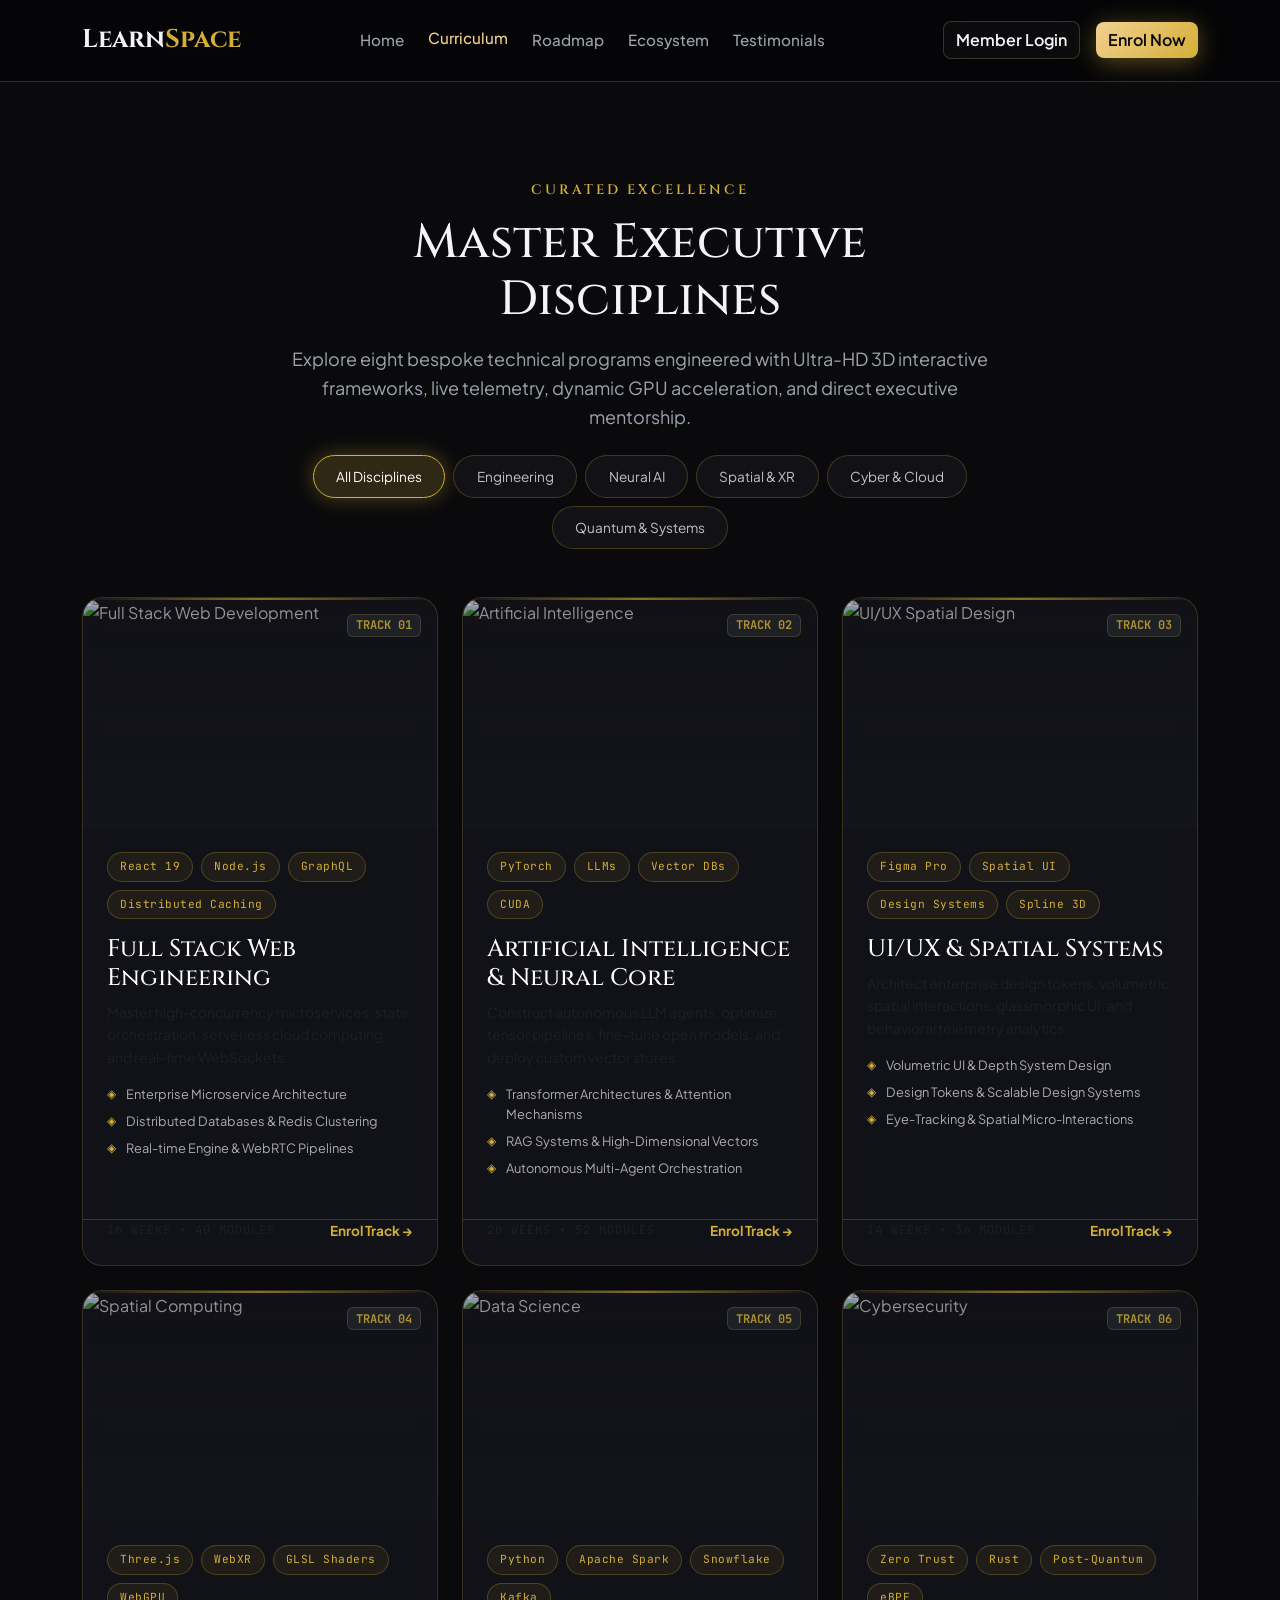
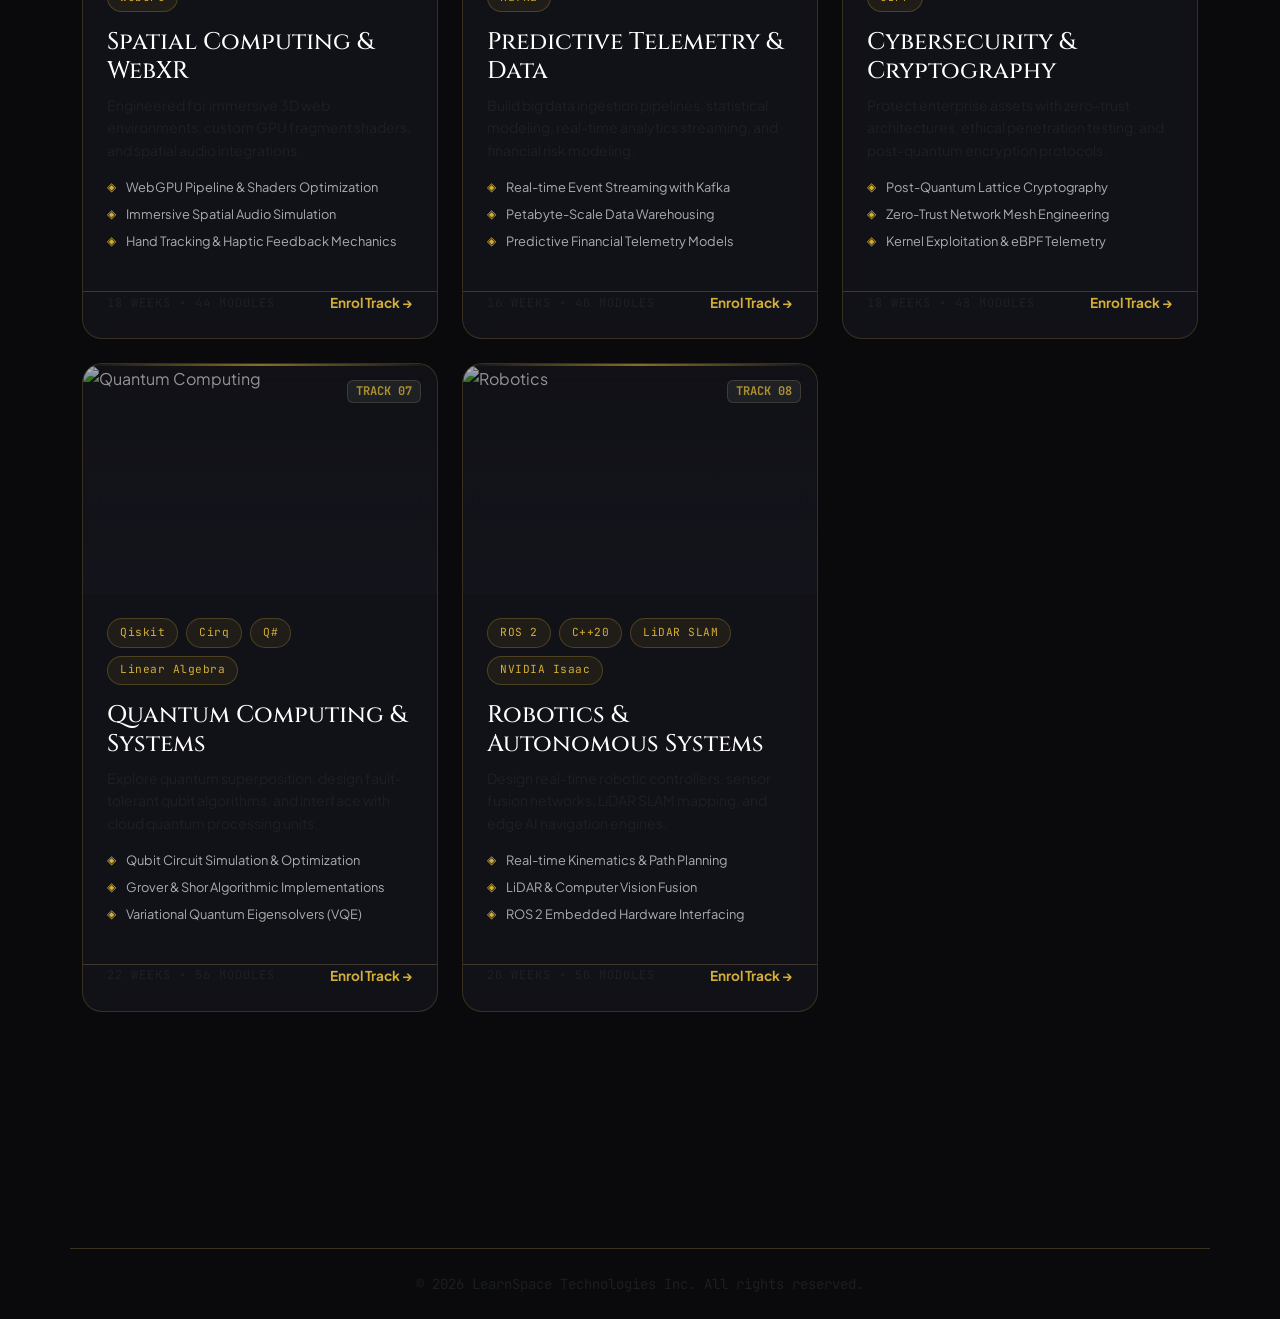
==== curriculum.html @ 7c341de4 "Add luxury design system styles and testimonials page - Introduced a new CSS file (style.css) contai" ====
<!DOCTYPE html>
<html lang="en">
<head>
  <meta charset="UTF-8">
  <meta name="viewport" content="width=device-width, initial-scale=1.0">
  <title>Curriculum — LearnSpace 3D Learning Hub</title>
  <link rel="preconnect" href="https://fonts.googleapis.com">
  <link rel="preconnect" href="https://fonts.gstatic.com" crossorigin>
  <link href="https://fonts.googleapis.com/css2?family=Cinzel:wght@500;600;700;800&family=Plus+Jakarta+Sans:wght@300;400;500;600;700&family=JetBrains+Mono:wght@400;500&display=swap" rel="stylesheet">
  <link href="https://cdn.jsdelivr.net/npm/bootstrap@5.3.0/dist/css/bootstrap.min.css" rel="stylesheet">
  <link rel="stylesheet" href="style.css">

  <style>
    :root {
      --gold-primary: #d4af37;
      --gold-glow: rgba(212, 175, 55, 0.4);
      --bg-dark: #0a0a0c;
      --surface-card: rgba(20, 20, 28, 0.75);
    }

    body {
      background-color: var(--bg-dark);
      color: #e0e0e0;
      font-family: 'Plus Jakarta Sans', sans-serif;
      overflow-x: hidden;
    }

    /* Modal Controller Styles */
    #enroll-modal-toggle {
      display: none;
    }

    .modal-overlay {
      position: fixed;
      top: 0;
      left: 0;
      width: 100vw;
      height: 100vh;
      background-color: rgba(10, 10, 12, 0.88);
      backdrop-filter: blur(16px);
      -webkit-backdrop-filter: blur(16px);
      z-index: 9999;
      opacity: 0;
      visibility: hidden;
      transition: all 0.35s cubic-bezier(0.165, 0.84, 0.44, 1);
      display: flex;
      align-items: center;
      justify-content: center;
      padding: 1.5rem;
    }

    #enroll-modal-toggle:checked ~ .modal-overlay {
      opacity: 1;
      visibility: visible;
    }

    .enroll-modal-box {
      max-width: 540px;
      width: 100%;
      position: relative;
      background: rgba(18, 18, 24, 0.95);
      border: 1px solid rgba(212, 175, 55, 0.4);
      border-radius: 20px;
      padding: 2.5rem;
      box-shadow: 0 0 60px rgba(212, 175, 55, 0.25);
      transform: translateY(30px) scale(0.92);
      transition: all 0.35s cubic-bezier(0.165, 0.84, 0.44, 1);
    }

    #enroll-modal-toggle:checked ~ .modal-overlay .enroll-modal-box {
      transform: translateY(0) scale(1);
    }

    .css-modal-close-btn {
      color: rgba(255, 255, 255, 0.6);
      text-decoration: none;
      font-size: 0.875rem;
      cursor: pointer;
      display: inline-block;
      margin-bottom: 1.5rem;
      transition: color 0.2s ease;
    }

    .css-modal-close-btn:hover {
      color: var(--gold-primary);
    }

    .font-serif {
      font-family: 'Cinzel', serif;
    }

    .font-mono {
      font-family: 'JetBrains Mono', monospace;
    }

    .x-small {
      font-size: 0.75rem;
      letter-spacing: 1px;
    }

    /* 3D Animations & Dynamic Card Styling */
    .perspective-container {
      perspective: 1200px;
    }

    @keyframes floatCard {
      0%, 100% { transform: translateY(0) rotateX(0deg); }
      50% { transform: translateY(-8px) rotateX(1.2deg); }
    }

    @keyframes hologramScan {
      0% { transform: translateY(-100%); }
      100% { transform: translateY(1000%); }
    }

    .animated-3d-card {
      background: var(--surface-card);
      border: 1px solid rgba(212, 175, 55, 0.2);
      border-radius: 20px;
      overflow: hidden;
      backdrop-filter: blur(12px);
      transform-style: preserve-3d;
      transition: transform 0.25s ease-out, border-color 0.4s ease, box-shadow 0.4s ease;
      animation: floatCard 8s ease-in-out infinite;
      position: relative;
    }

    .animated-3d-card::before {
      content: '';
      position: absolute;
      top: 0;
      left: 0;
      right: 0;
      height: 2px;
      background: linear-gradient(90deg, transparent, var(--gold-primary), transparent);
      opacity: 0.6;
      z-index: 5;
    }

    .animated-3d-card:nth-child(2n) { animation-delay: 1.5s; }
    .animated-3d-card:nth-child(3n) { animation-delay: 3s; }

    .animated-3d-card:hover {
      border-color: rgba(212, 175, 55, 0.8);
      box-shadow: 0 20px 45px rgba(212, 175, 55, 0.25), 0 0 25px rgba(212, 175, 55, 0.15);
    }

    .card-img-overlay-wrap {
      position: relative;
      height: 230px;
      overflow: hidden;
    }

    .luxury-card-img {
      width: 100%;
      height: 100%;
      object-fit: cover;
      transition: transform 0.7s cubic-bezier(0.165, 0.84, 0.44, 1);
    }

    .animated-3d-card:hover .luxury-card-img {
      transform: scale(1.12);
    }

    /* Holographic Scanline Visual Effect */
    .hologram-line {
      position: absolute;
      top: 0;
      left: 0;
      width: 100%;
      height: 15px;
      background: linear-gradient(180deg, rgba(212, 175, 55, 0) 0%, rgba(212, 175, 55, 0.3) 50%, rgba(212, 175, 55, 0) 100%);
      pointer-events: none;
      z-index: 4;
      opacity: 0;
      transition: opacity 0.3s;
    }

    .animated-3d-card:hover .hologram-line {
      opacity: 1;
      animation: hologramScan 2.5s linear infinite;
    }

    .img-gradient-mask {
      position: absolute;
      inset: 0;
      background: linear-gradient(180deg, rgba(10, 10, 12, 0.1) 0%, rgba(20, 20, 28, 0.95) 100%);
    }

    .tech-pill {
      font-size: 0.7rem;
      padding: 0.3rem 0.75rem;
      border-radius: 20px;
      background: rgba(212, 175, 55, 0.08);
      border: 1px solid rgba(212, 175, 55, 0.25);
      color: var(--gold-primary);
      letter-spacing: 0.5px;
      font-family: 'JetBrains Mono', monospace;
    }

    .curriculum-filter-btn {
      background: rgba(20, 20, 28, 0.7);
      border: 1px solid rgba(212, 175, 55, 0.25);
      color: rgba(255, 255, 255, 0.75);
      padding: 0.6rem 1.4rem;
      border-radius: 30px;
      font-size: 0.85rem;
      transition: all 0.3s ease;
      cursor: pointer;
    }

    .curriculum-filter-btn:hover,
    .curriculum-filter-btn.active {
      background: rgba(212, 175, 55, 0.18);
      border-color: var(--gold-primary);
      color: #ffffff;
      box-shadow: 0 0 20px rgba(212, 175, 55, 0.35);
    }

    /* Expanded Details Drawer */
    .module-list {
      list-style: none;
      padding-left: 0;
      margin-bottom: 0;
    }

    .module-list li {
      font-size: 0.8rem;
      color: rgba(255, 255, 255, 0.65);
      position: relative;
      padding-left: 1.2rem;
      margin-bottom: 0.4rem;
    }

    .module-list li::before {
      content: "◈";
      position: absolute;
      left: 0;
      color: var(--gold-primary);
      font-size: 0.75rem;
    }

    .track-card-wrapper {
      transition: all 0.4s ease;
    }

    .track-card-wrapper.hidden-card {
      display: none !important;
    }
  </style>
</head>
<body>
  <!-- Hidden checkbox controller for Enrolment Modal -->
  <input type="checkbox" id="enroll-modal-toggle">

  <!-- Luxury Navigation Bar -->
  <nav class="luxury-navbar fixed-top">
    <div class="container d-flex align-items-center justify-content-between">
      <a href="index.html" class="brand-logo">Learn<span>Space</span></a>
      <div class="nav-links d-none d-lg-flex align-items-center gap-4">
        <a href="index.html" class="nav-link-custom">Home</a>
        <a href="curriculum.html" class="nav-link-custom active">Curriculum</a>
        <a href="roadmap.html" class="nav-link-custom">Roadmap</a>
        <a href="ecosystem.html" class="nav-link-custom">Ecosystem</a>
        <a href="testimonials.html" class="nav-link-custom">Testimonials</a>
      </div>
      <div class="d-none d-lg-flex align-items-center gap-3">
        <a href="login.html" class="btn btn-luxury-outline">Member Login</a>
        <label for="enroll-modal-toggle" class="btn btn-luxury-glow mb-0">Enrol Now</label>
      </div>
    </div>
  </nav>

  <!-- Main Curriculum Section -->
  <main class="section-padding pt-200">
    <div class="container perspective-container">
      <div class="text-center mx-auto mb-5 max-w-700">
        <span class="section-subtitle">Curated Excellence</span>
        <h2 class="section-title">Master Executive Disciplines</h2>
        <p class="section-desc">Explore eight bespoke technical programs engineered with Ultra-HD 3D interactive frameworks, live telemetry, dynamic GPU acceleration, and direct executive mentorship.</p>
        
        <!-- Discipline Filter Pills -->
        <div class="d-flex flex-wrap justify-content-center gap-2 mt-4" id="filter-container">
          <button class="curriculum-filter-btn active" data-filter="all">All Disciplines</button>
          <button class="curriculum-filter-btn" data-filter="engineering">Engineering</button>
          <button class="curriculum-filter-btn" data-filter="ai">Neural AI</button>
          <button class="curriculum-filter-btn" data-filter="spatial">Spatial & XR</button>
          <button class="curriculum-filter-btn" data-filter="cyber">Cyber & Cloud</button>
          <button class="curriculum-filter-btn" data-filter="quantum">Quantum & Systems</button>
        </div>
      </div>

      <!-- Curriculum Grid -->
      <div class="row g-4" id="curriculum-grid">
        
        <!-- Track 1: Full Stack -->
        <div class="col-md-6 col-lg-4 track-card-wrapper" data-category="engineering">
          <div class="animated-3d-card h-100 d-flex flex-column justify-content-between">
            <div class="hologram-line"></div>
            <div>
              <div class="card-img-overlay-wrap">
                <img src="https://images.unsplash.com/photo-1555066931-4365d14bab8c?q=80&w=2560&auto=format&fit=crop" alt="Full Stack Web Development" class="luxury-card-img">
                <div class="img-gradient-mask"></div>
                <span class="position-absolute top-0 end-0 m-3 badge bg-dark border border-gold-subtle text-gold font-mono">TRACK 01</span>
              </div>
              <div class="p-4">
                <div class="d-flex gap-2 mb-3 flex-wrap">
                  <span class="tech-pill">React 19</span>
                  <span class="tech-pill">Node.js</span>
                  <span class="tech-pill">GraphQL</span>
                  <span class="tech-pill">Distributed Caching</span>
                </div>
                <h3 class="h4 text-white font-serif mb-2">Full Stack Web Engineering</h3>
                <p class="text-muted small mb-3">Master high-concurrency microservices, state orchestration, serverless cloud computing, and real-time WebSockets.</p>
                
                <!-- Detailed Curriculum Preview -->
                <ul class="module-list mb-3">
                  <li>Enterprise Microservice Architecture</li>
                  <li>Distributed Databases & Redis Clustering</li>
                  <li>Real-time Engine & WebRTC Pipelines</li>
                </ul>
              </div>
            </div>
            <div class="p-4 pt-0 d-flex justify-content-between align-items-center border-top border-gold-subtle mt-auto">
              <span class="x-small text-muted font-mono">16 WEEKS • 40 MODULES</span>
              <label for="enroll-modal-toggle" class="card-link-arrow border-0 bg-transparent text-gold cursor-pointer p-0 fw-bold">Enrol Track →</label>
            </div>
          </div>
        </div>

        <!-- Track 2: Neural AI -->
        <div class="col-md-6 col-lg-4 track-card-wrapper" data-category="ai">
          <div class="animated-3d-card h-100 d-flex flex-column justify-content-between">
            <div class="hologram-line"></div>
            <div>
              <div class="card-img-overlay-wrap">
                <img src="https://images.unsplash.com/photo-1618005182384-a83a8bd57fbe?q=80&w=2560&auto=format&fit=crop" alt="Artificial Intelligence" class="luxury-card-img">
                <div class="img-gradient-mask"></div>
                <span class="position-absolute top-0 end-0 m-3 badge bg-dark border border-gold-subtle text-gold font-mono">TRACK 02</span>
              </div>
              <div class="p-4">
                <div class="d-flex gap-2 mb-3 flex-wrap">
                  <span class="tech-pill">PyTorch</span>
                  <span class="tech-pill">LLMs</span>
                  <span class="tech-pill">Vector DBs</span>
                  <span class="tech-pill">CUDA</span>
                </div>
                <h3 class="h4 text-white font-serif mb-2">Artificial Intelligence & Neural Core</h3>
                <p class="text-muted small mb-3">Construct autonomous LLM agents, optimize tensor pipelines, fine-tune open models, and deploy custom vector stores.</p>
                
                <ul class="module-list mb-3">
                  <li>Transformer Architectures & Attention Mechanisms</li>
                  <li>RAG Systems & High-Dimensional Vectors</li>
                  <li>Autonomous Multi-Agent Orchestration</li>
                </ul>
              </div>
            </div>
            <div class="p-4 pt-0 d-flex justify-content-between align-items-center border-top border-gold-subtle mt-auto">
              <span class="x-small text-muted font-mono">20 WEEKS • 52 MODULES</span>
              <label for="enroll-modal-toggle" class="card-link-arrow border-0 bg-transparent text-gold cursor-pointer p-0 fw-bold">Enrol Track →</label>
            </div>
          </div>
        </div>

        <!-- Track 3: UI/UX Spatial Design -->
        <div class="col-md-6 col-lg-4 track-card-wrapper" data-category="spatial">
          <div class="animated-3d-card h-100 d-flex flex-column justify-content-between">
            <div class="hologram-line"></div>
            <div>
              <div class="card-img-overlay-wrap">
                <img src="https://images.unsplash.com/photo-1600585154340-be6161a56a0c?q=80&w=2560&auto=format&fit=crop" alt="UI/UX Spatial Design" class="luxury-card-img">
                <div class="img-gradient-mask"></div>
                <span class="position-absolute top-0 end-0 m-3 badge bg-dark border border-gold-subtle text-gold font-mono">TRACK 03</span>
              </div>
              <div class="p-4">
                <div class="d-flex gap-2 mb-3 flex-wrap">
                  <span class="tech-pill">Figma Pro</span>
                  <span class="tech-pill">Spatial UI</span>
                  <span class="tech-pill">Design Systems</span>
                  <span class="tech-pill">Spline 3D</span>
                </div>
                <h3 class="h4 text-white font-serif mb-2">UI/UX & Spatial Systems</h3>
                <p class="text-muted small mb-3">Architect enterprise design tokens, volumetric spatial interactions, glassmorphic UI, and behavioral telemetry analytics.</p>
                
                <ul class="module-list mb-3">
                  <li>Volumetric UI & Depth System Design</li>
                  <li>Design Tokens & Scalable Design Systems</li>
                  <li>Eye-Tracking & Spatial Micro-Interactions</li>
                </ul>
              </div>
            </div>
            <div class="p-4 pt-0 d-flex justify-content-between align-items-center border-top border-gold-subtle mt-auto">
              <span class="x-small text-muted font-mono">14 WEEKS • 36 MODULES</span>
              <label for="enroll-modal-toggle" class="card-link-arrow border-0 bg-transparent text-gold cursor-pointer p-0 fw-bold">Enrol Track →</label>
            </div>
          </div>
        </div>

        <!-- Track 4: Spatial Computing & WebXR -->
        <div class="col-md-6 col-lg-4 track-card-wrapper" data-category="spatial">
          <div class="animated-3d-card h-100 d-flex flex-column justify-content-between">
            <div class="hologram-line"></div>
            <div>
              <div class="card-img-overlay-wrap">
                <img src="https://images.unsplash.com/photo-1592478411213-6153e4ebc07d?q=80&w=2560&auto=format&fit=crop" alt="Spatial Computing" class="luxury-card-img">
                <div class="img-gradient-mask"></div>
                <span class="position-absolute top-0 end-0 m-3 badge bg-dark border border-gold-subtle text-gold font-mono">TRACK 04</span>
              </div>
              <div class="p-4">
                <div class="d-flex gap-2 mb-3 flex-wrap">
                  <span class="tech-pill">Three.js</span>
                  <span class="tech-pill">WebXR</span>
                  <span class="tech-pill">GLSL Shaders</span>
                  <span class="tech-pill">WebGPU</span>
                </div>
                <h3 class="h4 text-white font-serif mb-2">Spatial Computing & WebXR</h3>
                <p class="text-muted small mb-3">Engineered for immersive 3D web environments, custom GPU fragment shaders, and spatial audio integrations.</p>
                
                <ul class="module-list mb-3">
                  <li>WebGPU Pipeline & Shaders Optimization</li>
                  <li>Immersive Spatial Audio Simulation</li>
                  <li>Hand Tracking & Haptic Feedback Mechanics</li>
                </ul>
              </div>
            </div>
            <div class="p-4 pt-0 d-flex justify-content-between align-items-center border-top border-gold-subtle mt-auto">
              <span class="x-small text-muted font-mono">18 WEEKS • 44 MODULES</span>
              <label for="enroll-modal-toggle" class="card-link-arrow border-0 bg-transparent text-gold cursor-pointer p-0 fw-bold">Enrol Track →</label>
            </div>
          </div>
        </div>

        <!-- Track 5: Predictive Telemetry & Data -->
        <div class="col-md-6 col-lg-4 track-card-wrapper" data-category="engineering">
          <div class="animated-3d-card h-100 d-flex flex-column justify-content-between">
            <div class="hologram-line"></div>
            <div>
              <div class="card-img-overlay-wrap">
                <img src="https://images.unsplash.com/photo-1551288049-bebda4e38f71?q=80&w=2560&auto=format&fit=crop" alt="Data Science" class="luxury-card-img">
                <div class="img-gradient-mask"></div>
                <span class="position-absolute top-0 end-0 m-3 badge bg-dark border border-gold-subtle text-gold font-mono">TRACK 05</span>
              </div>
              <div class="p-4">
                <div class="d-flex gap-2 mb-3 flex-wrap">
                  <span class="tech-pill">Python</span>
                  <span class="tech-pill">Apache Spark</span>
                  <span class="tech-pill">Snowflake</span>
                  <span class="tech-pill">Kafka</span>
                </div>
                <h3 class="h4 text-white font-serif mb-2">Predictive Telemetry & Data</h3>
                <p class="text-muted small mb-3">Build big data ingestion pipelines, statistical modeling, real-time analytics streaming, and financial risk modeling.</p>
                
                <ul class="module-list mb-3">
                  <li>Real-time Event Streaming with Kafka</li>
                  <li>Petabyte-Scale Data Warehousing</li>
                  <li>Predictive Financial Telemetry Models</li>
                </ul>
              </div>
            </div>
            <div class="p-4 pt-0 d-flex justify-content-between align-items-center border-top border-gold-subtle mt-auto">
              <span class="x-small text-muted font-mono">16 WEEKS • 40 MODULES</span>
              <label for="enroll-modal-toggle" class="card-link-arrow border-0 bg-transparent text-gold cursor-pointer p-0 fw-bold">Enrol Track →</label>
            </div>
          </div>
        </div>

        <!-- Track 6: Cybersecurity & Cryptography -->
        <div class="col-md-6 col-lg-4 track-card-wrapper" data-category="cyber">
          <div class="animated-3d-card h-100 d-flex flex-column justify-content-between">
            <div class="hologram-line"></div>
            <div>
              <div class="card-img-overlay-wrap">
                <img src="https://images.unsplash.com/photo-1563986768609-322da13575f3?q=80&w=2560&auto=format&fit=crop" alt="Cybersecurity" class="luxury-card-img">
                <div class="img-gradient-mask"></div>
                <span class="position-absolute top-0 end-0 m-3 badge bg-dark border border-gold-subtle text-gold font-mono">TRACK 06</span>
              </div>
              <div class="p-4">
                <div class="d-flex gap-2 mb-3 flex-wrap">
                  <span class="tech-pill">Zero Trust</span>
                  <span class="tech-pill">Rust</span>
                  <span class="tech-pill">Post-Quantum</span>
                  <span class="tech-pill">eBPF</span>
                </div>
                <h3 class="h4 text-white font-serif mb-2">Cybersecurity & Cryptography</h3>
                <p class="text-muted small mb-3">Protect enterprise assets with zero-trust architectures, ethical penetration testing, and post-quantum encryption protocols.</p>
                
                <ul class="module-list mb-3">
                  <li>Post-Quantum Lattice Cryptography</li>
                  <li>Zero-Trust Network Mesh Engineering</li>
                  <li>Kernel Exploitation & eBPF Telemetry</li>
                </ul>
              </div>
            </div>
            <div class="p-4 pt-0 d-flex justify-content-between align-items-center border-top border-gold-subtle mt-auto">
              <span class="x-small text-muted font-mono">18 WEEKS • 48 MODULES</span>
              <label for="enroll-modal-toggle" class="card-link-arrow border-0 bg-transparent text-gold cursor-pointer p-0 fw-bold">Enrol Track →</label>
            </div>
          </div>
        </div>

        <!-- Track 7: Quantum Computing & Algorithms -->
        <div class="col-md-6 col-lg-4 track-card-wrapper" data-category="quantum">
          <div class="animated-3d-card h-100 d-flex flex-column justify-content-between">
            <div class="hologram-line"></div>
            <div>
              <div class="card-img-overlay-wrap">
                <img src="https://images.unsplash.com/photo-1635070041078-e363dbe005cb?q=80&w=2560&auto=format&fit=crop" alt="Quantum Computing" class="luxury-card-img">
                <div class="img-gradient-mask"></div>
                <span class="position-absolute top-0 end-0 m-3 badge bg-dark border border-gold-subtle text-gold font-mono">TRACK 07</span>
              </div>
              <div class="p-4">
                <div class="d-flex gap-2 mb-3 flex-wrap">
                  <span class="tech-pill">Qiskit</span>
                  <span class="tech-pill">Cirq</span>
                  <span class="tech-pill">Q#</span>
                  <span class="tech-pill">Linear Algebra</span>
                </div>
                <h3 class="h4 text-white font-serif mb-2">Quantum Computing & Systems</h3>
                <p class="text-muted small mb-3">Explore quantum superposition, design fault-tolerant qubit algorithms, and interface with cloud quantum processing units.</p>
                
                <ul class="module-list mb-3">
                  <li>Qubit Circuit Simulation & Optimization</li>
                  <li>Grover & Shor Algorithmic Implementations</li>
                  <li>Variational Quantum Eigensolvers (VQE)</li>
                </ul>
              </div>
            </div>
            <div class="p-4 pt-0 d-flex justify-content-between align-items-center border-top border-gold-subtle mt-auto">
              <span class="x-small text-muted font-mono">22 WEEKS • 56 MODULES</span>
              <label for="enroll-modal-toggle" class="card-link-arrow border-0 bg-transparent text-gold cursor-pointer p-0 fw-bold">Enrol Track →</label>
            </div>
          </div>
        </div>

        <!-- Track 8: Autonomous Robotics & Edge Control -->
        <div class="col-md-6 col-lg-4 track-card-wrapper" data-category="quantum">
          <div class="animated-3d-card h-100 d-flex flex-column justify-content-between">
            <div class="hologram-line"></div>
            <div>
              <div class="card-img-overlay-wrap">
                <img src="https://images.unsplash.com/photo-1485827404703-89b55fcc595e?q=80&w=2560&auto=format&fit=crop" alt="Robotics" class="luxury-card-img">
                <div class="img-gradient-mask"></div>
                <span class="position-absolute top-0 end-0 m-3 badge bg-dark border border-gold-subtle text-gold font-mono">TRACK 08</span>
              </div>
              <div class="p-4">
                <div class="d-flex gap-2 mb-3 flex-wrap">
                  <span class="tech-pill">ROS 2</span>
                  <span class="tech-pill">C++20</span>
                  <span class="tech-pill">LiDAR SLAM</span>
                  <span class="tech-pill">NVIDIA Isaac</span>
                </div>
                <h3 class="h4 text-white font-serif mb-2">Robotics & Autonomous Systems</h3>
                <p class="text-muted small mb-3">Design real-time robotic controllers, sensor fusion networks, LiDAR SLAM mapping, and edge AI navigation engines.</p>
                
                <ul class="module-list mb-3">
                  <li>Real-time Kinematics & Path Planning</li>
                  <li>LiDAR & Computer Vision Fusion</li>
                  <li>ROS 2 Embedded Hardware Interfacing</li>
                </ul>
              </div>
            </div>
            <div class="p-4 pt-0 d-flex justify-content-between align-items-center border-top border-gold-subtle mt-auto">
              <span class="x-small text-muted font-mono">20 WEEKS • 50 MODULES</span>
              <label for="enroll-modal-toggle" class="card-link-arrow border-0 bg-transparent text-gold cursor-pointer p-0 fw-bold">Enrol Track →</label>
            </div>
          </div>
        </div>

      </div>
    </div>
  </main>

  <!-- Enrolment Admissions Modal Overlay -->
  <div class="modal-overlay">
    <div class="enroll-modal-box">
      <label for="enroll-modal-toggle" class="css-modal-close-btn">← Back to Curriculum</label>
      
      <div class="text-center mb-4">
        <span class="section-subtitle">COHORT ADMISSIONS</span>
        <h2 class="text-white font-serif h3">Secure Your Candidacy</h2>
        <p class="text-muted small">Submit your academic profile for syndicate review.</p>
      </div>

      <form onsubmit="event.preventDefault(); alert('Candidacy application submitted successfully!'); document.getElementById('enroll-modal-toggle').checked = false;">
        <div class="mb-3">
          <label class="form-label text-muted x-small uppercase font-mono">Full Name</label>
          <input type="text" class="form-control bg-surface-dark border-gold-subtle text-white" placeholder="Evelyn Vance" required>
        </div>
        <div class="mb-3">
          <label class="form-label text-muted x-small uppercase font-mono">Email Address</label>
          <input type="email" class="form-control bg-surface-dark border-gold-subtle text-white" placeholder="evelyn@domain.com" required>
        </div>
        <div class="mb-4">
          <label class="form-label text-muted x-small uppercase font-mono">Target Discipline</label>
          <select class="form-select bg-surface-dark border-gold-subtle text-white">
            <option>Full Stack Web Engineering</option>
            <option>Artificial Intelligence & Neural Core</option>
            <option>UI/UX & Spatial Systems</option>
            <option>Spatial Computing & WebXR</option>
            <option>Predictive Telemetry & Data</option>
            <option>Cybersecurity & Cryptography</option>
            <option>Quantum Computing & Systems</option>
            <option>Robotics & Autonomous Systems</option>
          </select>
        </div>
        <button type="submit" class="btn btn-luxury-glow w-100 py-3 mb-3">Submit Application</button>
      </form>
    </div>
  </div>

  <!-- Footer -->
  <footer class="luxury-footer pt-5 pb-4 mt-5">
    <div class="container text-center text-muted small border-top border-gold-subtle pt-4 font-mono">
      &copy; 2026 LearnSpace Technologies Inc. All rights reserved.
    </div>
  </footer>

  <!-- Interactive JavaScript for Dynamic 3D Tilt and Filtering -->
  <script>
    document.addEventListener('DOMContentLoaded', () => {
      // 1. Dynamic 3D Mouse Tilt Effect
      const cards = document.querySelectorAll('.animated-3d-card');

      cards.forEach(card => {
        card.addEventListener('mousemove', (e) => {
          const rect = card.getBoundingClientRect();
          const x = e.clientX - rect.left;
          const y = e.clientY - rect.top;

          const centerX = rect.width / 2;
          const centerY = rect.height / 2;

          const rotateX = ((y - centerY) / centerY) * -10;
          const rotateY = ((x - centerX) / centerX) * 10;

          card.style.transform = `perspective(1000px) rotateX(${rotateX}deg) rotateY(${rotateY}deg) scale3d(1.02, 1.02, 1.02)`;
        });

        card.addEventListener('mouseleave', () => {
          card.style.transform = '';
        });
      });

      // 2. Discipline Filter Logic
      const filterButtons = document.querySelectorAll('#filter-container .curriculum-filter-btn');
      const trackCards = document.querySelectorAll('.track-card-wrapper');

      filterButtons.forEach(btn => {
        btn.addEventListener('click', () => {
          filterButtons.forEach(b => b.classList.remove('active'));
          btn.classList.add('active');

          const filter = btn.getAttribute('data-filter');

          trackCards.forEach(card => {
            const category = card.getAttribute('data-category');
            if (filter === 'all' || category === filter) {
              card.classList.remove('hidden-card');
            } else {
              card.classList.add('hidden-card');
            }
          });
        });
      });
    });
  </script>
</body>
</html>
---- style.css ----
/* ==========================================================================
   AWARD-WINNING LUXURY DESIGN SYSTEM & 3D ANIMATION TOKENS
   ========================================================================== */
:root {
  --bg-obsidian: #050508;
  --bg-midnight: #0b0c14;
  --bg-surface: #121320;
  --bg-card: #161828;
  
  --gold-primary: #C9A96E;
  --gold-light: #F2D091;
  --gold-dark: #8A6D3B;
  --gold-hairline: rgba(201, 169, 110, 0.25);
  --gold-glow: rgba(201, 169, 110, 0.15);

  --vivid-accent: #6366F1;
  --text-main: #F3F4F6;
  --text-muted: #9CA3AF;
  
  --font-serif: 'Cinzel', Georgia, serif;
  --font-sans: 'Plus Jakarta Sans', system-ui, -apple-system, sans-serif;
  --font-mono: ui-monospace, SFMono-Regular, Menlo, Monaco, Consolas, monospace;

  --transition-smooth: all 0.6s cubic-bezier(0.16, 1, 0.3, 1);
}

*, *::before, *::after {
  box-sizing: border-box;
  margin: 0;
  padding: 0;
}

html {
  scroll-behavior: smooth;
  font-size: 16px;
  background-color: var(--bg-obsidian);
  color: var(--text-main);
}

body {
  font-family: var(--font-sans);
  line-height: 1.6;
  overflow-x: hidden;
  -webkit-font-smoothing: antialiased;
}

h1, h2, h3, h4, h5, h6, .brand-logo, .section-subtitle, .stat-number, .roadmap-num {
  font-family: var(--font-serif);
}

.font-mono { font-family: var(--font-mono); }
.x-small { font-size: 0.75rem; }
.max-w-700 { max-width: 700px; }
.max-w-500 { max-width: 500px; width: 100%; }
.section-padding { padding: 140px 0; }
.pt-200 { padding-top: 180px; }
.bg-surface-dark { background-color: var(--bg-midnight); }

.text-gold { color: var(--gold-primary) !important; }
.text-gold-gradient {
  background: linear-gradient(135deg, var(--gold-light) 0%, var(--gold-primary) 50%, var(--gold-dark) 100%);
  -webkit-background-clip: text;
  -webkit-text-fill-color: transparent;
}
.border-gold-subtle { border-color: var(--gold-hairline) !important; }

.section-subtitle {
  display: block;
  font-size: 0.85rem;
  text-transform: uppercase;
  letter-spacing: 3px;
  color: var(--gold-primary);
  margin-bottom: 12px;
  font-weight: 600;
}

.section-title {
  font-size: 3rem;
  line-height: 1.2;
  margin-bottom: 16px;
  color: var(--text-main);
}

.section-desc {
  color: var(--text-muted);
  font-size: 1.125rem;
}

.css-modal-content {
  background: rgba(22, 24, 40, 0.85);
  border: 1px solid var(--gold-hairline);
  border-radius: 24px;
  padding: 40px;
  box-shadow: 0 30px 80px rgba(0,0,0,0.8), 0 0 40px var(--gold-glow);
  position: relative;
  backdrop-filter: blur(25px);
}

.css-modal-close {
  font-size: 0.85rem;
  color: var(--gold-light);
  text-decoration: none;
  font-family: var(--font-mono);
  display: inline-block;
  margin-bottom: 20px;
  transition: transform 0.2s ease;
}
.css-modal-close:hover { transform: translateX(-4px); color: var(--gold-primary); }

.btn-luxury-glow {
  background: linear-gradient(135deg, var(--gold-light), var(--gold-primary));
  color: var(--bg-obsidian);
  font-weight: 600;
  border: none;
  border-radius: 8px;
  box-shadow: 0 4px 25px var(--gold-glow);
  transition: var(--transition-smooth);
}
.btn-luxury-glow:hover {
  transform: translateY(-3px) scale(1.02);
  box-shadow: 0 8px 35px rgba(201, 169, 110, 0.5);
  color: var(--bg-obsidian);
}

.btn-luxury-outline {
  background: rgba(255, 255, 255, 0.03);
  border: 1px solid var(--gold-hairline);
  color: var(--text-main);
  font-weight: 600;
  border-radius: 8px;
  backdrop-filter: blur(10px);
  transition: var(--transition-smooth);
}
.btn-luxury-outline:hover {
  background: rgba(201, 169, 110, 0.1);
  border-color: var(--gold-primary);
  color: var(--gold-light);
  transform: translateY(-2px);
}

.luxury-navbar {
  background: rgba(5, 5, 8, 0.85);
  backdrop-filter: blur(20px);
  border-bottom: 1px solid var(--gold-hairline);
  padding: 20px 0;
  z-index: 1000;
}
.brand-logo {
  font-size: 1.6rem;
  font-weight: 700;
  color: var(--text-main);
  text-decoration: none;
}
.brand-logo span { color: var(--gold-primary); }

.nav-link-custom {
  color: var(--text-muted);
  text-decoration: none;
  font-weight: 500;
  font-size: 0.95rem;
  transition: var(--transition-smooth);
  position: relative;
}
.nav-link-custom.active, .nav-link-custom:hover {
  color: var(--gold-light);
  transform: translateY(-2px);
}

.hero-section {
  padding-top: 140px;
  background: radial-gradient(circle at 70% 30%, #121320 0%, var(--bg-obsidian) 70%);
}

.light-beam {
  position: absolute;
  width: 350px;
  height: 100%;
  filter: blur(90px);
  pointer-events: none;
  z-index: 1;
  opacity: 0.25;
}
.beam-1 { top: 0; left: 10%; background: linear-gradient(180deg, var(--gold-primary), transparent); }
.beam-2 { top: 0; right: 15%; background: linear-gradient(180deg, var(--vivid-accent), transparent); }

.giant-sphere {
  position: absolute;
  border-radius: 50%;
  filter: blur(130px);
  pointer-events: none;
  z-index: 1;
  opacity: 0.35;
}
.sphere-1 { top: 10%; right: 5%; width: 550px; height: 550px; background: radial-gradient(circle, var(--gold-dark), transparent 70%); }
.sphere-2 { bottom: 5%; left: -5%; width: 450px; height: 450px; background: radial-gradient(circle, var(--vivid-accent), transparent 70%); }

.perspective-grid-bg {
  position: absolute;
  inset: 0;
  background-image: linear-gradient(rgba(201, 169, 110, 0.04) 1px, transparent 1px), linear-gradient(90deg, rgba(201, 169, 110, 0.04) 1px, transparent 1px);
  background-size: 60px 60px;
  transform: perspective(1000px) rotateX(60deg) translateY(-100px) scale(2);
  pointer-events: none;
  z-index: 1;
  opacity: 0.5;
}

.hero-badge {
  display: inline-flex;
  align-items: center;
  gap: 12px;
  padding: 6px 16px;
  background: rgba(201, 169, 110, 0.08);
  border: 1px solid var(--gold-hairline);
  border-radius: 50px;
  font-size: 0.85rem;
  color: var(--gold-light);
  font-weight: 600;
}
.badge-line { width: 24px; height: 1px; background: var(--gold-primary); }

.hero-headline { font-size: 3.75rem; font-weight: 800; line-height: 1.1; }
.hero-subtitle { font-size: 1.15rem; color: var(--text-muted); }

.stat-number { display: block; font-family: var(--font-serif); font-size: 1.8rem; font-weight: 700; color: var(--gold-light); }
.stat-label { font-size: 0.75rem; color: var(--text-muted); text-transform: uppercase; }

.scene-3d-wrapper { position: relative; height: 520px; perspective: 1400px; transform-style: preserve-3d; }
.orbital-ring { position: absolute; border-radius: 50%; border: 1px dashed rgba(201, 169, 110, 0.3); top: 50%; left: 50%; transform: translate(-50%, -50%) rotateX(65deg); }
.ring-1 { width: 400px; height: 400px; }
.ring-2 { width: 500px; height: 500px; border-color: rgba(99, 102, 241, 0.3); }

.floating-glass-cube { position: absolute; width: 150px; height: 150px; top: 32%; left: 40%; transform-style: preserve-3d; }
.cube-face {
  position: absolute; width: 150px; height: 150px;
  background: rgba(201, 169, 110, 0.08); border: 1px solid rgba(201, 169, 110, 0.4); backdrop-filter: blur(12px);
}
.cube-face.front  { transform: translateZ(75px); }
.cube-face.back   { transform: rotateY(180deg) translateZ(75px); }
.cube-face.left   { transform: rotateY(-90deg) translateZ(75px); }
.cube-face.right  { transform: rotateY(90deg) translateZ(75px); }
.cube-face.top    { transform: rotateX(90deg) translateZ(75px); }
.cube-face.bottom { transform: rotateX(-90deg) translateZ(75px); }

.holo-card {
  position: absolute; background: rgba(22, 24, 40, 0.85); backdrop-filter: blur(20px);
  border: 1px solid var(--gold-hairline); border-radius: 18px; box-shadow: 0 35px 70px rgba(0,0,0,0.7);
}
.holo-main { width: 330px; padding: 26px; top: 10px; left: 15px; }

.course-3d-card, .bento-tile, .testimonial-card {
  background: rgba(22, 24, 40, 0.75); backdrop-filter: blur(16px);
  border: 1px solid var(--gold-hairline); border-radius: 20px; overflow: hidden;
  transition: var(--transition-smooth); box-shadow: 0 15px 35px rgba(0,0,0,0.4); height: 100%; display: flex; flex-direction: column;
}
.course-3d-card:hover, .bento-tile:hover, .testimonial-card:hover {
  transform: translateY(-10px) scale(1.02); border-color: rgba(201, 169, 110, 0.7);
  box-shadow: 0 40px 80px rgba(0,0,0,0.8), 0 0 40px var(--gold-glow);
}

.card-visual-header { height: 200px; position: relative; padding: 20px; overflow: hidden; }
.card-img-overlay-wrap { position: absolute; inset: 0; overflow: hidden; z-index: 0; }
.luxury-card-img { width: 100%; height: 100%; object-fit: cover; transition: transform 0.8s ease; filter: brightness(0.75) contrast(1.15); }
.course-3d-card:hover .luxury-card-img { transform: scale(1.15); }

.img-gradient-mask {
  position: absolute; inset: 0;
  background: linear-gradient(180deg, rgba(11, 12, 20, 0.2) 0%, rgba(22, 24, 40, 0.95) 100%);
  z-index: 1;
}

.card-body-custom { padding: 26px; display: flex; flex-direction: column; flex-grow: 1; position: relative; z-index: 2; }
.course-title { font-size: 1.25rem; font-weight: 700; color: var(--text-main); margin-bottom: 12px; }
.course-desc { font-size: 0.9rem; color: var(--text-muted); margin-bottom: 24px; flex-grow: 1; }
.card-link-arrow { color: var(--gold-light); text-decoration: none; font-weight: 600; font-size: 0.85rem; }

.roadmap-timeline-wrapper { position: relative; max-width: 900px; margin: 0 auto; }
.roadmap-central-axis { position: absolute; top: 0; bottom: 0; left: 50%; width: 2px; background: linear-gradient(180deg, var(--gold-primary), var(--vivid-accent)); transform: translateX(-50%); }
.roadmap-node-glow { width: 26px; height: 26px; background: var(--bg-obsidian); border: 2px solid var(--gold-primary); border-radius: 50%; margin: 0 auto; box-shadow: 0 0 20px var(--gold-primary); position: relative; }
.roadmap-panel-card { background: rgba(22, 24, 40, 0.8); backdrop-filter: blur(16px); border: 1px solid var(--gold-hairline); border-radius: 14px; padding: 22px; }

.bento-grid-container { display: grid; grid-template-columns: repeat(3, 1fr); gap: 24px; }
.bento-tile { padding: 35px; position: relative; }
.tile-large { grid-column: span 2; }
.bento-bg-image { position: absolute; inset: 0; z-index: 1; }
.bento-bg-image img { width: 100%; height: 100%; object-fit: cover; filter: brightness(0.65); }
.bento-overlay { position: absolute; inset: 0; background: linear-gradient(135deg, rgba(11, 12, 20, 0.92) 0%, rgba(22, 24, 40, 0.75) 100%); z-index: 1; }

.avatar-initials { width: 48px; height: 48px; border-radius: 50%; background: var(--vivid-accent); color: #fff; display: flex; align-items: center; justify-content: center; font-weight: 700; }
.gold-avatar { background: var(--gold-primary); color: var(--bg-obsidian); }
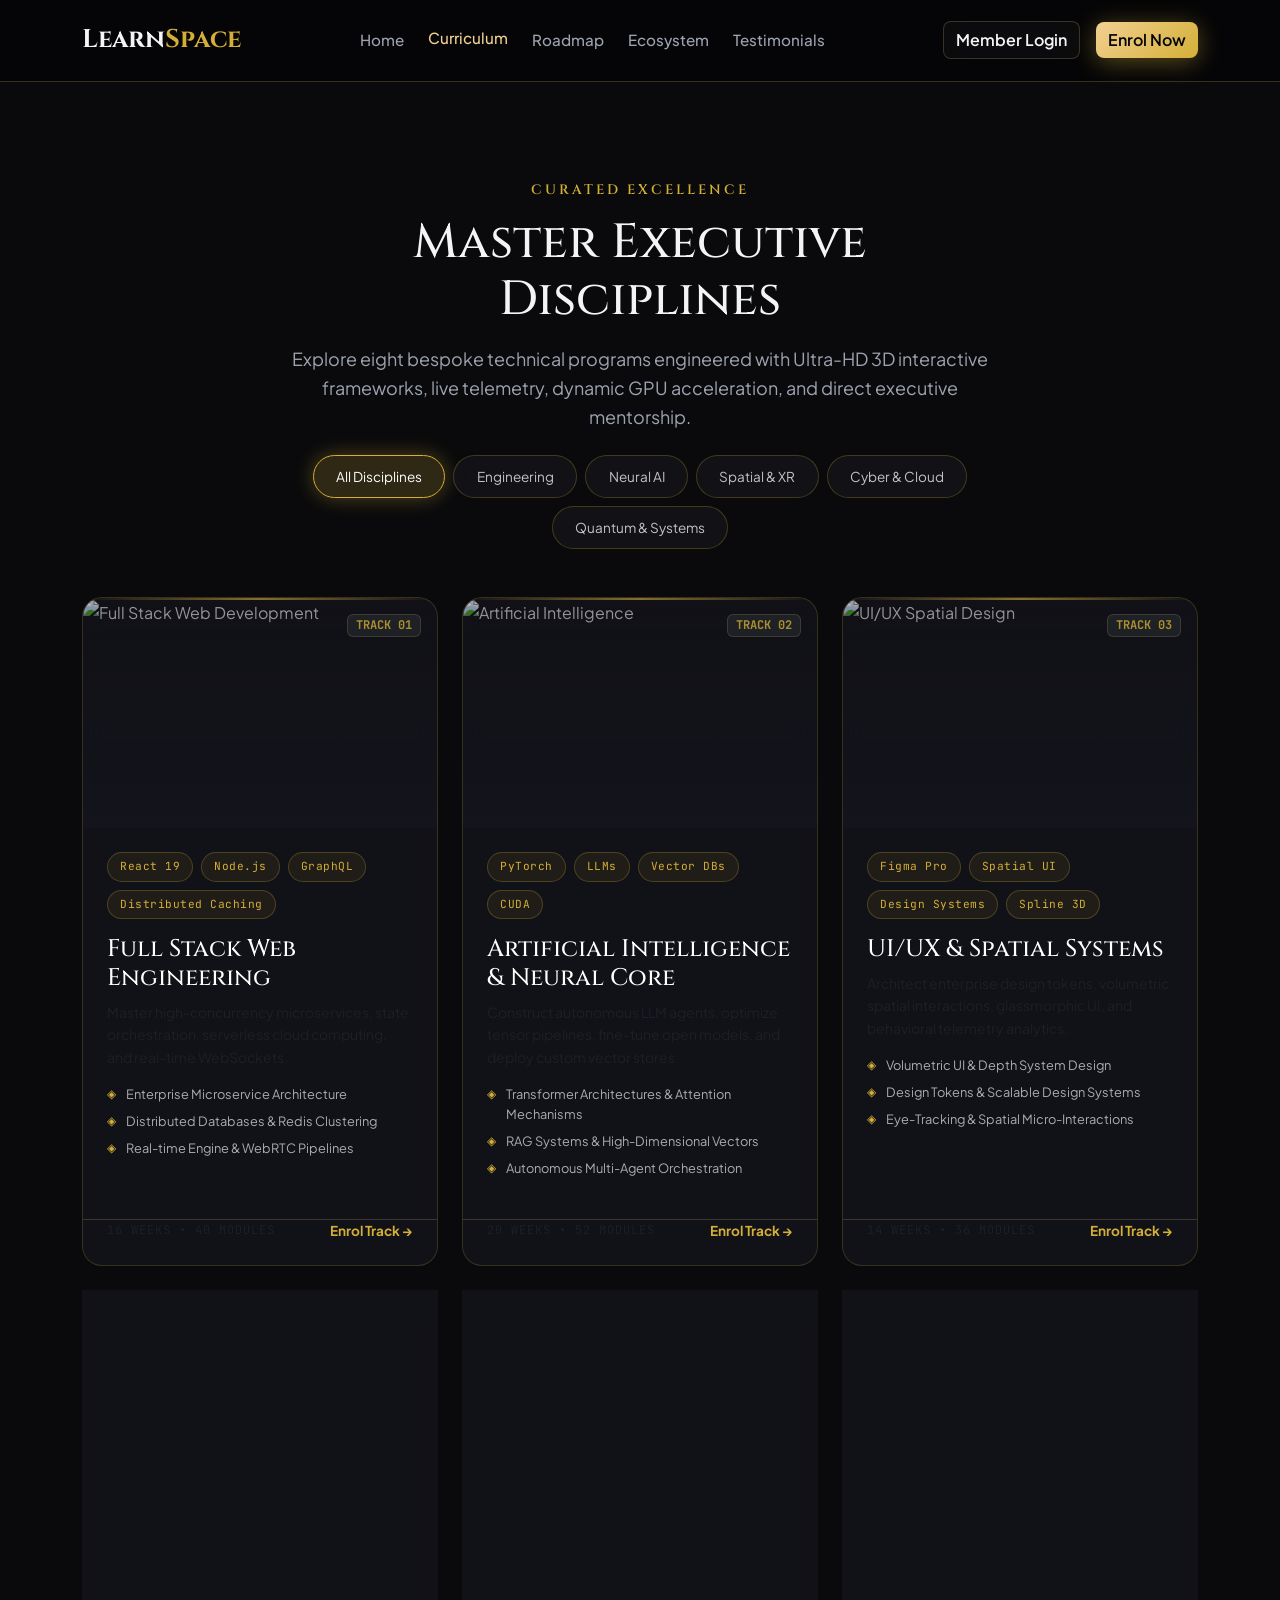
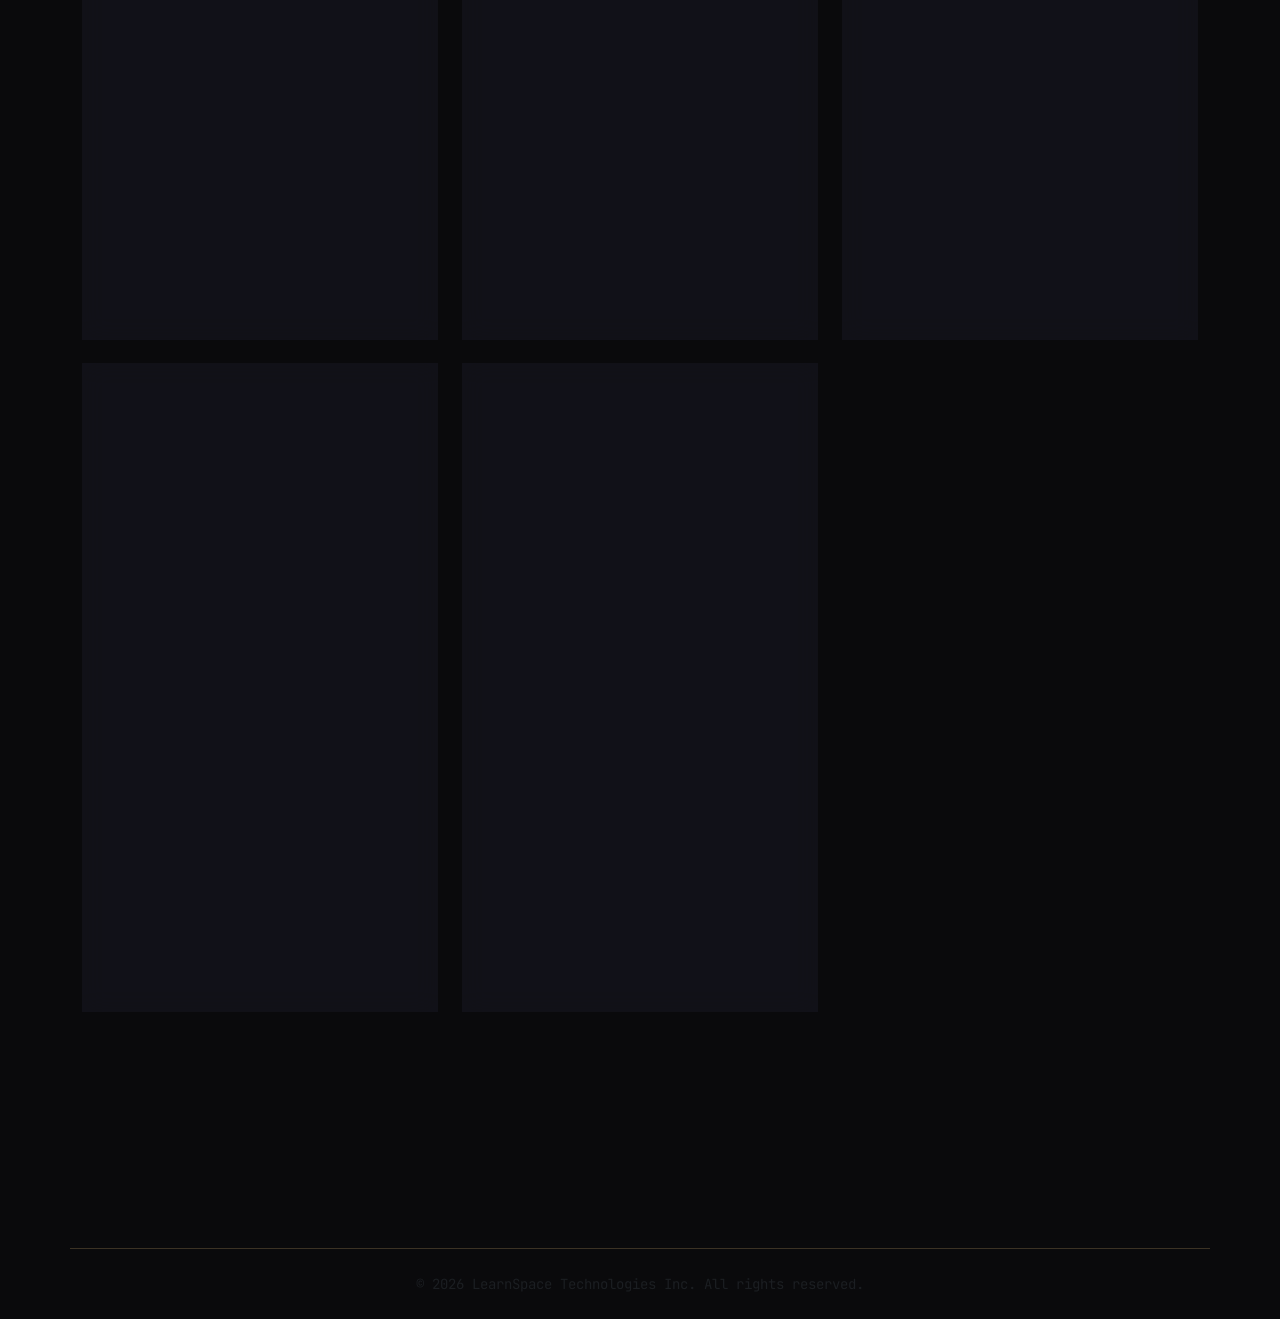
==== commit 40dc3666: "Enhance navigation with mobile drawer and toggle functionality across multiple pages" ====
--- a/curriculum.html
+++ b/curriculum.html
@@ -252,6 +252,7 @@
 <body>
   <!-- Hidden checkbox controller for Enrolment Modal -->
   <input type="checkbox" id="enroll-modal-toggle">
+  <input type="checkbox" id="nav-toggle" class="nav-toggle-input" aria-label="Toggle navigation menu">
 
   <!-- Luxury Navigation Bar -->
   <nav class="luxury-navbar fixed-top">
@@ -267,6 +268,19 @@
       <div class="d-none d-lg-flex align-items-center gap-3">
         <a href="login.html" class="btn btn-luxury-outline">Member Login</a>
         <label for="enroll-modal-toggle" class="btn btn-luxury-glow mb-0">Enrol Now</label>
+      </div>
+      <label for="nav-toggle" class="mobile-hamburger d-lg-none" aria-hidden="true"><span></span><span></span><span></span></label>
+    </div>
+    <div class="mobile-drawer d-lg-none">
+      <div class="container mobile-drawer-content">
+        <a href="index.html" class="mobile-link">Home</a>
+        <a href="curriculum.html" class="mobile-link">Curriculum</a>
+        <a href="roadmap.html" class="mobile-link">Roadmap</a>
+        <a href="ecosystem.html" class="mobile-link">Ecosystem</a>
+        <a href="testimonials.html" class="mobile-link">Testimonials</a>
+        <hr class="border-gold-subtle my-2">
+        <a href="login.html" class="mobile-link">Member Login</a>
+        <label for="enroll-modal-toggle" class="btn btn-luxury-glow w-100 mb-0">Enrol Now</label>
       </div>
     </div>
   </nav>
--- a/style.css
+++ b/style.css
@@ -144,14 +144,118 @@
   border-bottom: 1px solid var(--gold-hairline);
   padding: 20px 0;
   z-index: 1000;
+  --nav-transition: 180ms ease;
 }
 .brand-logo {
   font-size: 1.6rem;
   font-weight: 700;
   color: var(--text-main);
   text-decoration: none;
+  white-space: nowrap;
 }
 .brand-logo span { color: var(--gold-primary); }
+
+.nav-toggle-input {
+  position: absolute;
+  width: 1px;
+  height: 1px;
+  overflow: hidden;
+  clip: rect(0, 0, 0, 0);
+  white-space: nowrap;
+  clip-path: inset(50%);
+}
+
+.mobile-hamburger {
+  display: inline-flex;
+  width: 44px;
+  height: 44px;
+  flex: 0 0 44px;
+  flex-direction: column;
+  align-items: center;
+  justify-content: center;
+  gap: 5px;
+  border: 1px solid var(--gold-hairline);
+  border-radius: 10px;
+  cursor: pointer;
+}
+
+.mobile-hamburger span {
+  width: 20px;
+  height: 2px;
+  background: var(--gold-light);
+  transition: transform var(--nav-transition), opacity var(--nav-transition);
+}
+
+.nav-toggle-input:focus-visible ~ .luxury-navbar .mobile-hamburger {
+  outline: 2px solid var(--gold-light);
+  outline-offset: 3px;
+}
+
+.mobile-drawer {
+  position: absolute;
+  top: 100%;
+  right: 0;
+  left: 0;
+  max-height: calc(100vh - 68px);
+  overflow-y: auto;
+  background: rgba(5, 5, 8, 0.98);
+  border-bottom: 1px solid var(--gold-hairline);
+  opacity: 0;
+  visibility: hidden;
+  pointer-events: none;
+  transform: translateY(-8px);
+  transition: opacity var(--nav-transition), transform var(--nav-transition), visibility var(--nav-transition);
+}
+
+.mobile-drawer-content {
+  display: flex;
+  flex-direction: column;
+  gap: 4px;
+  padding-top: 12px;
+  padding-bottom: 20px;
+}
+
+.mobile-link {
+  display: block;
+  padding: 12px 8px;
+  border-radius: 8px;
+  color: var(--text-main);
+  text-decoration: none;
+  font-size: 1rem;
+  font-weight: 500;
+}
+
+.mobile-link:hover,
+.mobile-link:focus-visible {
+  color: var(--gold-light);
+  background: rgba(201, 169, 110, 0.08);
+}
+
+.mobile-drawer .btn {
+  min-height: 44px;
+  display: inline-flex;
+  align-items: center;
+  justify-content: center;
+}
+
+#nav-toggle:checked ~ .luxury-navbar .mobile-drawer {
+  opacity: 1;
+  visibility: visible;
+  pointer-events: auto;
+  transform: translateY(0);
+}
+
+#nav-toggle:checked ~ .luxury-navbar .mobile-hamburger span:first-child {
+  transform: translateY(7px) rotate(45deg);
+}
+
+#nav-toggle:checked ~ .luxury-navbar .mobile-hamburger span:nth-child(2) {
+  opacity: 0;
+}
+
+#nav-toggle:checked ~ .luxury-navbar .mobile-hamburger span:last-child {
+  transform: translateY(-7px) rotate(-45deg);
+}
 
 .nav-link-custom {
   color: var(--text-muted);
@@ -164,6 +268,23 @@
 .nav-link-custom.active, .nav-link-custom:hover {
   color: var(--gold-light);
   transform: translateY(-2px);
+}
+
+@media (max-width: 991.98px) {
+  .luxury-navbar {
+    padding: 10px 0;
+  }
+
+  .brand-logo {
+    font-size: 1.4rem;
+  }
+}
+
+@media (prefers-reduced-motion: reduce) {
+  .mobile-drawer,
+  .mobile-hamburger span {
+    transition: none;
+  }
 }
 
 .hero-section {
@@ -226,11 +347,206 @@
 .stat-label { font-size: 0.75rem; color: var(--text-muted); text-transform: uppercase; }
 
 .scene-3d-wrapper { position: relative; height: 520px; perspective: 1400px; transform-style: preserve-3d; }
+.scene-3d-wrapper::before {
+  content: "";
+  position: absolute;
+  inset: 8% 4%;
+  z-index: 4;
+  border-radius: 50%;
+  background: radial-gradient(260px circle at 55% 42%, rgba(201, 169, 110, 0.16), transparent 72%);
+  opacity: 0;
+  pointer-events: none;
+  transition: opacity 300ms ease;
+}
+
+.scene-3d-wrapper:hover::before { opacity: 1; }
+
 .orbital-ring { position: absolute; border-radius: 50%; border: 1px dashed rgba(201, 169, 110, 0.3); top: 50%; left: 50%; transform: translate(-50%, -50%) rotateX(65deg); }
 .ring-1 { width: 400px; height: 400px; }
 .ring-2 { width: 500px; height: 500px; border-color: rgba(99, 102, 241, 0.3); }
 
 .floating-glass-cube { position: absolute; width: 150px; height: 150px; top: 32%; left: 40%; transform-style: preserve-3d; }
+.floating-glass-cube { animation: transformer-cube-float 7s ease-in-out infinite; }
+
+@keyframes transformer-cube-float {
+  0%, 100% { transform: translateY(0) rotateX(-12deg) rotateY(18deg); }
+  50% { transform: translateY(-16px) rotateX(12deg) rotateY(-18deg); }
+}
+
+.transformer-model {
+  position: absolute;
+  top: 5%;
+  right: 2%;
+  z-index: 2;
+  width: min(260px, 68%);
+  padding: 16px;
+  border: 1px solid rgba(201, 169, 110, 0.34);
+  border-radius: 18px;
+  background: linear-gradient(145deg, rgba(17, 19, 32, 0.86), rgba(5, 5, 8, 0.76));
+  box-shadow: 0 20px 50px rgba(0, 0, 0, 0.35), inset 0 0 24px rgba(99, 102, 241, 0.08);
+  transform: perspective(900px) rotateX(8deg) rotateY(-13deg);
+  transform-style: preserve-3d;
+  transition: transform 450ms cubic-bezier(0.2, 0.8, 0.2, 1), border-color 300ms ease, box-shadow 300ms ease;
+  animation: transformer-model-drift 6s ease-in-out infinite;
+}
+
+.scene-3d-wrapper:hover .transformer-model {
+  border-color: rgba(242, 208, 145, 0.75);
+  box-shadow: 0 26px 60px rgba(0, 0, 0, 0.48), 0 0 35px rgba(201, 169, 110, 0.22), inset 0 0 30px rgba(99, 102, 241, 0.12);
+  transform: perspective(900px) rotateX(0deg) rotateY(0deg) translateZ(22px) scale(1.035);
+  animation-play-state: paused;
+}
+
+@keyframes transformer-model-drift {
+  0%, 100% { translate: 0 0; }
+  50% { translate: 0 -9px; }
+}
+
+.transformer-model-heading,
+.transformer-model-status,
+.transformer-residual {
+  color: rgba(242, 208, 145, 0.78);
+  font-size: 0.55rem;
+  letter-spacing: 0.08em;
+}
+
+.transformer-model-heading { margin-bottom: 12px; }
+
+.transformer-token-stream {
+  display: flex;
+  justify-content: center;
+  gap: 6px;
+}
+
+.transformer-token-stream span {
+  display: grid;
+  min-width: 39px;
+  min-height: 25px;
+  place-items: center;
+  border: 1px solid rgba(99, 102, 241, 0.38);
+  border-radius: 6px;
+  background: rgba(99, 102, 241, 0.12);
+  color: #d5d6ff;
+  font: 500 0.58rem var(--font-mono);
+  box-shadow: 0 0 12px rgba(99, 102, 241, 0.1);
+}
+
+.transformer-flow-arrow {
+  width: 1px;
+  height: 13px;
+  margin: 0 auto;
+  background: linear-gradient(180deg, rgba(201, 169, 110, 0.15), var(--gold-primary));
+  position: relative;
+}
+
+.transformer-flow-arrow::after {
+  content: "";
+  position: absolute;
+  left: -3px;
+  bottom: 0;
+  width: 6px;
+  height: 6px;
+  border-right: 1px solid var(--gold-primary);
+  border-bottom: 1px solid var(--gold-primary);
+  transform: rotate(45deg);
+}
+
+.transformer-layer {
+  position: relative;
+  display: flex;
+  align-items: center;
+  gap: 9px;
+  min-height: 52px;
+  padding: 8px 9px;
+  overflow: hidden;
+  border: 1px solid rgba(201, 169, 110, 0.32);
+  border-radius: 10px;
+  background: linear-gradient(110deg, rgba(201, 169, 110, 0.12), rgba(99, 102, 241, 0.08));
+  transform: translateZ(12px);
+  transition: transform 350ms ease, border-color 350ms ease, background-color 350ms ease;
+}
+
+.scene-3d-wrapper:hover .transformer-layer {
+  border-color: rgba(242, 208, 145, 0.62);
+  transform: translateZ(24px);
+}
+
+.transformer-layer-index {
+  color: var(--gold-light);
+  font-size: 0.58rem;
+}
+
+.transformer-layer-copy {
+  display: flex;
+  flex-direction: column;
+  gap: 3px;
+}
+
+.transformer-layer-copy strong {
+  color: #fff;
+  font-size: 0.58rem;
+  letter-spacing: 0.06em;
+}
+
+.transformer-layer-copy small {
+  color: var(--text-muted);
+  font: 0.5rem var(--font-mono);
+}
+
+.transformer-attention-core,
+.transformer-feedforward-core {
+  width: 14px;
+  height: 14px;
+  margin-left: auto;
+  flex: 0 0 14px;
+  border: 1px solid rgba(242, 208, 145, 0.8);
+  border-radius: 50%;
+  background: rgba(201, 169, 110, 0.25);
+  box-shadow: 0 0 14px rgba(201, 169, 110, 0.55);
+  animation: transformer-core-pulse 2.4s ease-in-out infinite;
+}
+
+.transformer-feedforward-core {
+  border-color: rgba(155, 158, 255, 0.8);
+  background: rgba(99, 102, 241, 0.3);
+  box-shadow: 0 0 14px rgba(99, 102, 241, 0.6);
+  animation-delay: -1.2s;
+}
+
+@keyframes transformer-core-pulse {
+  0%, 100% { opacity: 0.65; transform: scale(0.85); }
+  50% { opacity: 1; transform: scale(1.15); }
+}
+
+.transformer-residual {
+  padding: 7px 0;
+  text-align: center;
+  font-size: 0.48rem;
+}
+
+.transformer-output-stream span {
+  border-color: rgba(201, 169, 110, 0.4);
+  background: rgba(201, 169, 110, 0.1);
+  color: var(--gold-light);
+}
+
+.transformer-model-status {
+  display: flex;
+  align-items: center;
+  justify-content: center;
+  gap: 6px;
+  margin-top: 12px;
+  font-size: 0.48rem;
+}
+
+.transformer-model-status span {
+  width: 6px;
+  height: 6px;
+  border-radius: 50%;
+  background: #7ee3b0;
+  box-shadow: 0 0 9px rgba(126, 227, 176, 0.8);
+}
+
 .cube-face {
   position: absolute; width: 150px; height: 150px;
   background: rgba(201, 169, 110, 0.08); border: 1px solid rgba(201, 169, 110, 0.4); backdrop-filter: blur(12px);
@@ -245,8 +561,44 @@
 .holo-card {
   position: absolute; background: rgba(22, 24, 40, 0.85); backdrop-filter: blur(20px);
   border: 1px solid var(--gold-hairline); border-radius: 18px; box-shadow: 0 35px 70px rgba(0,0,0,0.7);
+  transform-style: preserve-3d;
+  transition: transform 400ms ease, border-color 300ms ease;
 }
 .holo-main { width: 330px; padding: 26px; top: 10px; left: 15px; }
+
+.scene-3d-wrapper:hover .holo-main {
+  border-color: rgba(242, 208, 145, 0.58);
+  transform: translateZ(30px) rotateY(3deg);
+}
+
+@media (max-width: 991.98px) {
+  .scene-3d-wrapper { height: 480px; }
+  .transformer-model { right: 4%; width: min(260px, 62%); }
+  .holo-main { top: auto; bottom: 8px; left: 4%; width: min(330px, 78%); }
+}
+
+@media (max-width: 575.98px) {
+  .scene-3d-wrapper { height: 440px; }
+  .transformer-model { top: 3%; right: 0; width: min(250px, 70%); padding: 13px; }
+  .holo-main { bottom: 4px; left: 0; width: min(310px, 84%); padding: 20px; }
+  .ring-1 { width: min(360px, 92vw); }
+  .ring-2 { width: min(440px, 108vw); }
+}
+
+@media (prefers-reduced-motion: reduce) {
+  .floating-glass-cube,
+  .transformer-model,
+  .transformer-attention-core,
+  .transformer-feedforward-core {
+    animation: none;
+  }
+
+  .scene-3d-wrapper:hover .transformer-model,
+  .scene-3d-wrapper:hover .transformer-layer,
+  .scene-3d-wrapper:hover .holo-main {
+    transform: none;
+  }
+}
 
 .course-3d-card, .bento-tile, .testimonial-card {
   background: rgba(22, 24, 40, 0.75); backdrop-filter: blur(16px);
